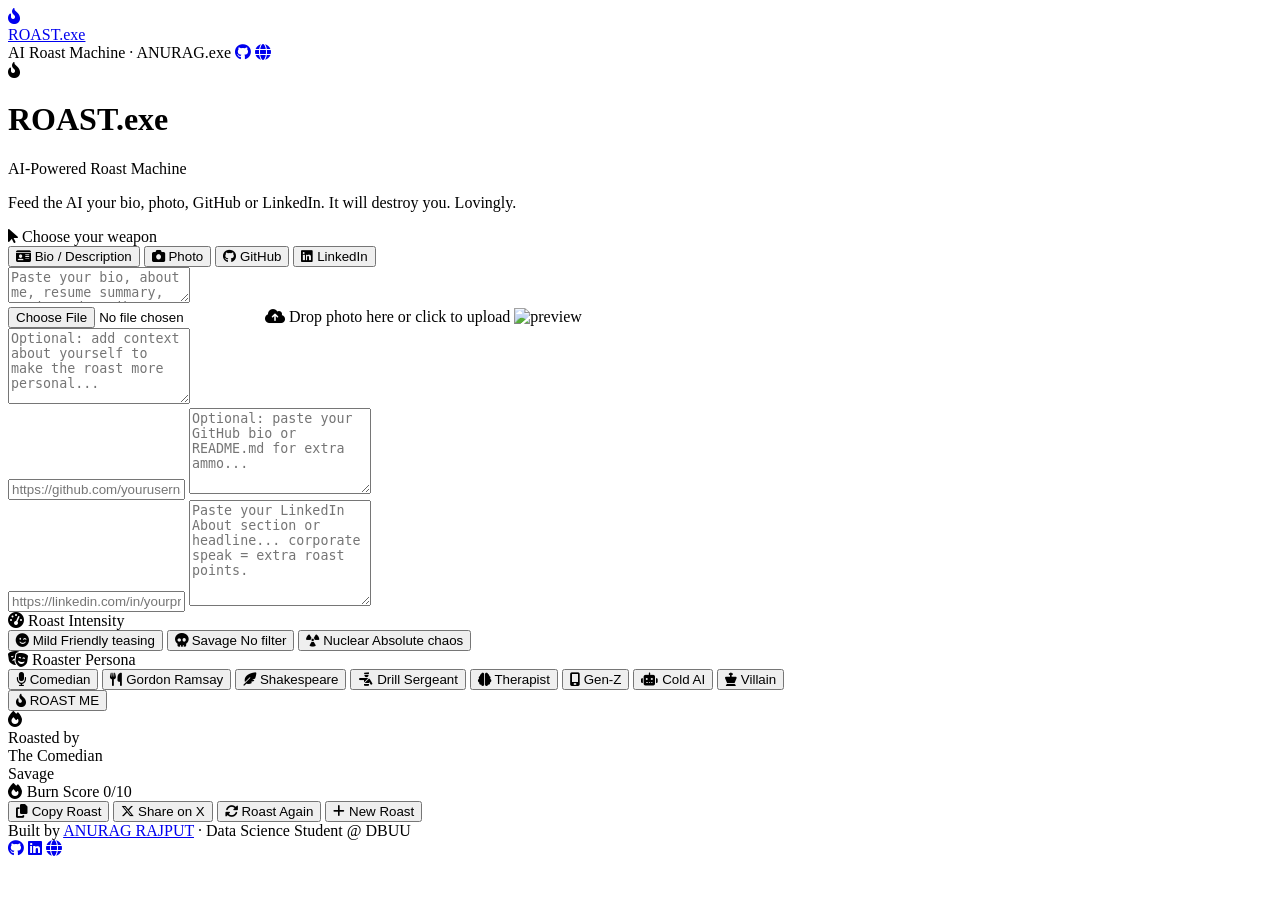
==== public/index.html @ f2764ae8 "0//////////////" ====
<!DOCTYPE html>
<html lang="en">
<head>
  <meta charset="UTF-8">
  <meta name="viewport" content="width=device-width, initial-scale=1.0">
  <title>ROAST.exe | AI Roast Machine | by Anurag Rajput</title>
  <link rel="stylesheet" href="https://cdnjs.cloudflare.com/ajax/libs/font-awesome/6.5.1/css/all.min.css">
  <link href="https://fonts.googleapis.com/css2?family=Syne:wght@400;700;800&family=DM+Mono:wght@400;500;700&family=Outfit:wght@300;400;500;600&display=swap" rel="stylesheet">
  <link rel="icon" type="image/svg+xml" href="data:image/svg+xml,%3Csvg xmlns='http://www.w3.org/2000/svg' viewBox='0 0 96 96'%3E%3Crect width='96' height='96' rx='20' fill='%23FF4500'/%3E%3Ctext x='48' y='68' font-size='58' text-anchor='middle' font-family='serif'%3E%F0%9F%94%A5%3C/text%3E%3C/svg%3E">
  
</head>
<body>
<div id="cursor"></div>
<div id="cursor-trail"></div>

<!-- NAV -->
<nav>
  <a class="nav-brand" href="#">
    <div class="nav-logo"><i class="fa-solid fa-fire-flame-curved"></i></div>
    <span class="nav-title">ROAST.exe</span>
  </a>
  <div class="nav-right">
    <span class="nav-badge">AI Roast Machine &middot; ANURAG.exe</span>
    <a class="nav-link" href="https://github.com/instai4" target="_blank"><i class="fa-brands fa-github"></i></a>
    <a class="nav-link" href="https://instai4.github.io/PORT-FOLIO/" target="_blank"><i class="fa-solid fa-globe"></i></a>
  </div>
</nav>

<div class="wrapper">

  <!-- HERO -->
  <div class="hero">
    <i class="fa-solid fa-fire-flame-curved hero-icon"></i>
    <h1 class="hero-title">ROAST.exe</h1>
    <span class="hero-sub">AI-Powered Roast Machine</span>
    <p class="hero-tagline">Feed the AI your bio, photo, GitHub or LinkedIn. It will destroy you. Lovingly.</p>
  </div>

  <!-- INPUT MODE -->
  <div class="sec-card">
    <div>
      <div class="sec-label"><i class="fa-solid fa-arrow-pointer"></i> Choose your weapon</div>
      <div class="mode-tabs">
        <button class="mode-tab active" data-mode="bio" onclick="setMode('bio')">
          <i class="fa-solid fa-id-card"></i> Bio / Description
        </button>
        <button class="mode-tab" data-mode="photo" onclick="setMode('photo')">
          <i class="fa-solid fa-camera"></i> Photo
        </button>
        <button class="mode-tab" data-mode="github" onclick="setMode('github')">
          <i class="fa-brands fa-github"></i> GitHub
        </button>
        <button class="mode-tab" data-mode="linkedin" onclick="setMode('linkedin')">
          <i class="fa-brands fa-linkedin"></i> LinkedIn
        </button>
      </div>
    </div>

    <!-- BIO PANEL -->
    <div class="input-panel show" id="panel-bio">
      <textarea id="bio-input" placeholder="Paste your bio, about me, resume summary, or just describe yourself honestly... The more you give, the harder we hit."></textarea>
    </div>

    <!-- PHOTO PANEL -->
    <div class="input-panel" id="panel-photo">
      <div class="photo-drop" id="photo-drop" onclick="document.getElementById('photo-file').click()">
        <input type="file" id="photo-file" accept="image/*" onchange="handlePhoto(event)">
        <i class="fa-solid fa-cloud-arrow-up" id="upload-icon"></i>
        <span id="upload-label">Drop photo here or click to upload</span>
        <img id="photo-preview" alt="preview">
      </div>
      <textarea id="photo-context" placeholder="Optional: add context about yourself to make the roast more personal..." style="min-height:70px"></textarea>
    </div>

    <!-- GITHUB PANEL -->
    <div class="input-panel" id="panel-github">
      <input type="url" id="github-url" placeholder="https://github.com/yourusername">
      <textarea id="github-bio" placeholder="Optional: paste your GitHub bio or README.md for extra ammo..." style="min-height:80px"></textarea>
    </div>

    <!-- LINKEDIN PANEL -->
    <div class="input-panel" id="panel-linkedin">
      <input type="url" id="linkedin-url" placeholder="https://linkedin.com/in/yourprofile">
      <textarea id="linkedin-about" placeholder="Paste your LinkedIn About section or headline... corporate speak = extra roast points." style="min-height:100px"></textarea>
    </div>
  </div>

  <!-- INTENSITY + PERSONA -->
  <div class="sec-card">
    <div>
      <div class="sec-label"><i class="fa-solid fa-gauge-high"></i> Roast Intensity</div>
      <div class="intensity-row">
        <button class="intensity-btn" data-i="mild" onclick="setIntensity('mild')">
          <span class="i-icon"><i class="fa-solid fa-face-smile-wink" style="color:var(--yellow)"></i></span>
          <span class="i-name">Mild</span>
          <span class="i-desc">Friendly teasing</span>
        </button>
        <button class="intensity-btn active" data-i="savage" onclick="setIntensity('savage')">
          <span class="i-icon"><i class="fa-solid fa-skull" style="color:var(--orange)"></i></span>
          <span class="i-name">Savage</span>
          <span class="i-desc">No filter</span>
        </button>
        <button class="intensity-btn" data-i="nuclear" onclick="setIntensity('nuclear')">
          <span class="i-icon"><i class="fa-solid fa-radiation" style="color:var(--red)"></i></span>
          <span class="i-name">Nuclear</span>
          <span class="i-desc">Absolute chaos</span>
        </button>
      </div>
    </div>

    <div>
      <div class="sec-label"><i class="fa-solid fa-masks-theater"></i> Roaster Persona</div>
      <div class="persona-row">
        <button class="persona-btn active" data-p="comedian" onclick="setPersona('comedian')">
          <span class="p-icon"><i class="fa-solid fa-microphone" style="color:var(--yellow)"></i></span>
          <span class="p-name">Comedian</span>
        </button>
        <button class="persona-btn" data-p="gordon" onclick="setPersona('gordon')">
          <span class="p-icon"><i class="fa-solid fa-utensils" style="color:var(--orange)"></i></span>
          <span class="p-name">Gordon Ramsay</span>
        </button>
        <button class="persona-btn" data-p="shakespeare" onclick="setPersona('shakespeare')">
          <span class="p-icon"><i class="fa-solid fa-feather-pointed" style="color:var(--smoke)"></i></span>
          <span class="p-name">Shakespeare</span>
        </button>
        <button class="persona-btn" data-p="drill" onclick="setPersona('drill')">
          <span class="p-icon"><i class="fa-solid fa-person-military-pointing" style="color:var(--green)"></i></span>
          <span class="p-name">Drill Sergeant</span>
        </button>
        <button class="persona-btn" data-p="therapist" onclick="setPersona('therapist')">
          <span class="p-icon"><i class="fa-solid fa-brain" style="color:var(--blue)"></i></span>
          <span class="p-name">Therapist</span>
        </button>
        <button class="persona-btn" data-p="gen-z" onclick="setPersona('gen-z')">
          <span class="p-icon"><i class="fa-solid fa-mobile-screen" style="color:var(--fire)"></i></span>
          <span class="p-name">Gen-Z</span>
        </button>
        <button class="persona-btn" data-p="ai" onclick="setPersona('ai')">
          <span class="p-icon"><i class="fa-solid fa-robot" style="color:var(--blue)"></i></span>
          <span class="p-name">Cold AI</span>
        </button>
        <button class="persona-btn" data-p="villain" onclick="setPersona('villain')">
          <span class="p-icon"><i class="fa-solid fa-chess-king" style="color:var(--red)"></i></span>
          <span class="p-name">Villain</span>
        </button>
      </div>
    </div>
  </div>

  <!-- ROAST BUTTON -->
  <button class="roast-btn" id="roast-btn" onclick="triggerRoast()">
    <i class="fa-solid fa-fire-flame-curved"></i>
    ROAST ME
  </button>

  <!-- LOADING BAR -->
  <div class="loading-bar" id="loading-bar"><div class="loading-fill"></div></div>

  <!-- THINKING MESSAGES -->
  <div class="thinking-msgs" id="thinking-msgs"></div>

  <!-- ROAST OUTPUT CARD -->
  <div class="roast-card" id="roast-card">
    <div class="roast-card-header">
      <div class="roast-badge">
        <div class="roast-badge-icon" id="persona-icon-display"><i class="fa-solid fa-fire"></i></div>
        <div>
          <div class="roast-badge-text">Roasted by</div>
          <div class="roast-badge-name" id="persona-name-display">The Comedian</div>
        </div>
      </div>
      <span class="intensity-tag savage" id="intensity-tag-display">Savage</span>
    </div>

    <div class="roast-divider"></div>

    <div class="roast-text" id="roast-output"></div>

    <div class="burn-meter">
      <div class="burn-label">
        <span class="burn-label-txt"><i class="fa-solid fa-fire" style="margin-right:.3rem;color:var(--fire)"></i>Burn Score</span>
        <span class="burn-val" id="burn-score-val">0/10</span>
      </div>
      <div class="burn-track">
        <div class="burn-fill" id="burn-fill" style="width:0%"></div>
      </div>
    </div>

    <div class="roast-divider"></div>

    <div class="roast-actions">
      <button class="action-btn copy-btn" id="copy-btn" onclick="copyRoast()">
        <i class="fa-solid fa-copy"></i> Copy Roast
      </button>
      <button class="action-btn share-x" onclick="shareX()">
        <i class="fa-brands fa-x-twitter"></i> Share on X
      </button>
      <button class="action-btn" onclick="roastAgain()">
        <i class="fa-solid fa-rotate"></i> Roast Again
      </button>
      <button class="action-btn" onclick="newRoast()">
        <i class="fa-solid fa-plus"></i> New Roast
      </button>
    </div>
  </div>

</div>

<!-- FOOTER -->
<div class="footer-bar">
  <span class="footer-credit">
    Built by <a href="https://instai4.github.io/PORT-FOLIO/" target="_blank">ANURAG RAJPUT</a>
    &middot; Data Science Student @ DBUU
  </span>
  <div class="footer-links">
    <a href="https://github.com/instai4" target="_blank"><i class="fa-brands fa-github"></i></a>
    <a href="https://www.linkedin.com/in/anurag-singh-43230a380/" target="_blank"><i class="fa-brands fa-linkedin"></i></a>
    <a href="https://instai4.github.io/PORT-FOLIO/" target="_blank"><i class="fa-solid fa-globe"></i></a>
  </div>
</div>


</body>
</html>
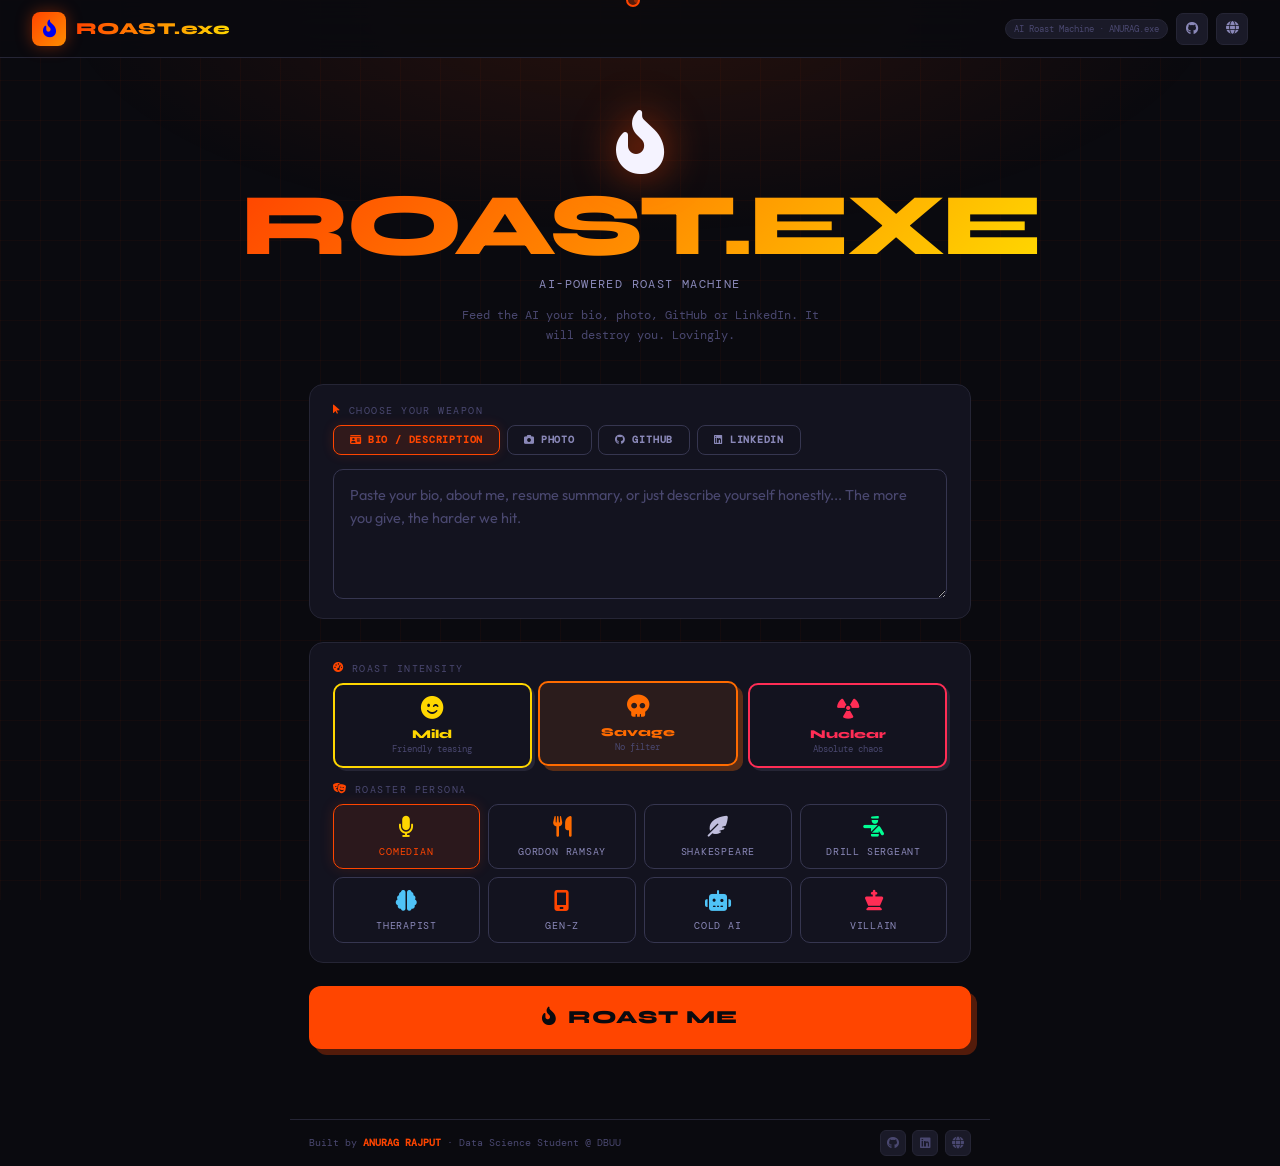
==== commit 70779224: "/////////" ====
--- a/public/index.html
+++ b/public/index.html
@@ -7,7 +7,7 @@
   <link rel="stylesheet" href="https://cdnjs.cloudflare.com/ajax/libs/font-awesome/6.5.1/css/all.min.css">
   <link href="https://fonts.googleapis.com/css2?family=Syne:wght@400;700;800&family=DM+Mono:wght@400;500;700&family=Outfit:wght@300;400;500;600&display=swap" rel="stylesheet">
   <link rel="icon" type="image/svg+xml" href="data:image/svg+xml,%3Csvg xmlns='http://www.w3.org/2000/svg' viewBox='0 0 96 96'%3E%3Crect width='96' height='96' rx='20' fill='%23FF4500'/%3E%3Ctext x='48' y='68' font-size='58' text-anchor='middle' font-family='serif'%3E%F0%9F%94%A5%3C/text%3E%3C/svg%3E">
-  
+  <link rel="stylesheet" href="style.css">
 </head>
 <body>
 <div id="cursor"></div>
@@ -218,7 +218,7 @@
     <a href="https://instai4.github.io/PORT-FOLIO/" target="_blank"><i class="fa-solid fa-globe"></i></a>
   </div>
 </div>
-
+<script src="script.js"></script>
 
 </body>
 </html>
--- a/public/style.css
+++ b/public/style.css
@@ -0,0 +1,282 @@
+    *,*::before,*::after{box-sizing:border-box;margin:0;padding:0}
+    :root{
+      --bg:#0A0A0F;--bg2:#0F0F1A;--card:#13131F;--surface:#1A1A28;
+      --border:#252535;--border2:#363650;
+      --txt:#F5F3FF;--txt2:#8A88B8;--txt3:#4A4870;
+      --fire:#FF4500;--amber:#FF8C00;--yellow:#FFD700;
+      --red:#FF2D55;--orange:#FF6B00;--smoke:#C0BEDD;
+      --green:#00FF94;--blue:#4FC3F7;
+      --ff:'Syne',sans-serif;--fb:'Outfit',sans-serif;--fm:'DM Mono',monospace;
+      --spring:cubic-bezier(.34,1.56,.64,1);
+      --bounce:cubic-bezier(.68,-0.55,.27,1.55);
+    }
+    html{scroll-behavior:smooth}
+    body{
+      font-family:var(--fb);background:var(--bg);color:var(--txt);
+      min-height:100vh;overflow-x:hidden;cursor:none;
+      display:flex;flex-direction:column;align-items:center;
+    }
+
+    /* grid bg */
+    body::before{content:'';position:fixed;inset:0;z-index:0;pointer-events:none;
+      background-image:
+        linear-gradient(rgba(255,69,0,.04) 1px,transparent 1px),
+        linear-gradient(90deg,rgba(255,69,0,.04) 1px,transparent 1px);
+      background-size:40px 40px}
+    /* fire glow top */
+    body::after{content:'';position:fixed;inset:0;z-index:0;pointer-events:none;
+      background:radial-gradient(ellipse 70% 40% at 50% 0%,rgba(255,69,0,.12),transparent 65%)}
+
+    /* CURSOR */
+    #cursor{pointer-events:none;position:fixed;z-index:9999;width:14px;height:14px;
+      background:rgba(255,69,0,.3);border-radius:50%;border:2px solid var(--fire);
+      transition:width .15s var(--spring),height .15s var(--spring),background .15s;
+      transform:translate(-50%,-50%)}
+    #cursor-trail{pointer-events:none;position:fixed;z-index:9998;width:6px;height:6px;
+      background:var(--fire);border-radius:50%;opacity:.4;
+      transition:left .08s,top .08s,opacity .3s;
+      transform:translate(-50%,-50%)}
+
+    /* NAV */
+    nav{position:fixed;top:0;left:0;right:0;z-index:200;height:58px;
+      display:flex;align-items:center;justify-content:space-between;padding:0 2rem;
+      background:rgba(10,10,15,.92);border-bottom:1px solid var(--border);
+      backdrop-filter:blur(20px)}
+    .nav-brand{display:flex;align-items:center;gap:.6rem;text-decoration:none}
+    .nav-logo{width:34px;height:34px;border-radius:8px;
+      background:linear-gradient(135deg,var(--fire),var(--amber));
+      display:flex;align-items:center;justify-content:center;font-size:1.1rem;
+      box-shadow:0 0 16px rgba(255,69,0,.4)}
+    .nav-title{font-family:var(--ff);font-size:1.05rem;font-weight:800;
+      background:linear-gradient(90deg,var(--fire),var(--yellow));
+      -webkit-background-clip:text;-webkit-text-fill-color:transparent;background-clip:text;
+      letter-spacing:.05em}
+    .nav-right{display:flex;align-items:center;gap:.5rem}
+    .nav-badge{font-family:var(--fm);font-size:.58rem;color:var(--txt3);
+      background:var(--surface);border:1px solid var(--border);padding:3px 8px;border-radius:20px}
+    .nav-link{width:32px;height:32px;border-radius:7px;background:var(--surface);
+      border:1px solid var(--border);display:flex;align-items:center;justify-content:center;
+      color:var(--txt2);font-size:.8rem;text-decoration:none;
+      transition:all .15s var(--spring)}
+    .nav-link:hover{background:var(--border2);color:var(--txt);transform:scale(1.08)}
+
+    /* WRAPPER */
+    .wrapper{position:relative;z-index:1;width:100%;max-width:700px;
+      padding:78px 1.2rem 3rem;display:flex;flex-direction:column;gap:1.4rem}
+
+    /* HERO */
+    .hero{text-align:center;padding:2rem 0 1rem;display:flex;flex-direction:column;align-items:center;gap:.8rem}
+    .hero-icon{font-size:4rem;display:block;
+      animation:fire-pulse 1.5s ease-in-out infinite alternate;
+      filter:drop-shadow(0 0 20px rgba(255,69,0,.6))}
+    @keyframes fire-pulse{from{transform:scale(1) rotate(-3deg)}to{transform:scale(1.08) rotate(3deg)}}
+    .hero-title{font-family:var(--ff);font-size:clamp(3rem,10vw,5.5rem);font-weight:800;
+      text-transform:uppercase;letter-spacing:-.04em;line-height:.88;
+      background:linear-gradient(135deg,var(--fire) 0%,var(--amber) 50%,var(--yellow) 100%);
+      -webkit-background-clip:text;-webkit-text-fill-color:transparent;background-clip:text}
+    .hero-sub{font-family:var(--fm);font-size:.72rem;color:var(--txt2);
+      letter-spacing:.12em;text-transform:uppercase}
+    .hero-tagline{font-family:var(--fm);font-size:.75rem;color:var(--txt3);
+      max-width:380px;line-height:1.7;text-align:center}
+
+    /* SECTION LABEL */
+    .sec-label{font-family:var(--fm);font-size:.6rem;color:var(--txt3);
+      text-transform:uppercase;letter-spacing:.15em;
+      display:flex;align-items:center;gap:.5rem;margin-bottom:.5rem}
+    .sec-label i{color:var(--fire);font-size:.65rem}
+
+    /* INPUT MODES */
+    .mode-tabs{display:flex;gap:.4rem;flex-wrap:wrap}
+    .mode-tab{padding:.45rem 1rem;border-radius:8px;border:1.5px solid var(--border2);
+      background:var(--card);color:var(--txt2);
+      font-family:var(--fm);font-size:.62rem;font-weight:700;cursor:pointer;
+      display:flex;align-items:center;gap:.4rem;
+      transition:all .15s var(--spring);text-transform:uppercase;letter-spacing:.08em}
+    .mode-tab:hover{border-color:var(--fire);color:var(--txt)}
+    .mode-tab.active{background:rgba(255,69,0,.12);border-color:var(--fire);
+      color:var(--fire);box-shadow:0 0 12px rgba(255,69,0,.15)}
+
+    /* INPUT PANELS */
+    .input-panel{display:none;flex-direction:column;gap:.8rem;animation:fade-in .2s ease}
+    .input-panel.show{display:flex}
+    @keyframes fade-in{from{opacity:0;transform:translateY(4px)}to{opacity:1;transform:none}}
+
+    textarea,input[type=text],input[type=url]{
+      width:100%;padding:.85rem 1rem;border-radius:10px;
+      border:1.5px solid var(--border2);background:var(--card);
+      color:var(--txt);font-family:var(--fb);font-size:.9rem;
+      resize:vertical;outline:none;
+      transition:border-color .15s,box-shadow .15s}
+    textarea:focus,input[type=text]:focus,input[type=url]:focus{
+      border-color:var(--fire);box-shadow:0 0 0 3px rgba(255,69,0,.12)}
+    textarea::placeholder,input::placeholder{color:var(--txt3)}
+    textarea{min-height:130px;line-height:1.6}
+
+    /* PHOTO UPLOAD */
+    .photo-drop{width:100%;min-height:160px;border-radius:12px;
+      border:2px dashed var(--border2);background:var(--card);
+      display:flex;flex-direction:column;align-items:center;justify-content:center;
+      gap:.6rem;cursor:pointer;transition:all .2s var(--spring);
+      position:relative;overflow:hidden}
+    .photo-drop:hover,.photo-drop.drag{border-color:var(--fire);
+      background:rgba(255,69,0,.05);box-shadow:0 0 20px rgba(255,69,0,.1)}
+    .photo-drop i{font-size:2rem;color:var(--txt3)}
+    .photo-drop span{font-family:var(--fm);font-size:.65rem;color:var(--txt3);text-transform:uppercase;letter-spacing:.1em}
+    .photo-drop input{position:absolute;inset:0;opacity:0;cursor:pointer}
+    #photo-preview{width:100%;max-height:240px;object-fit:cover;border-radius:10px;display:none}
+
+    /* INTENSITY */
+    .intensity-row{display:grid;grid-template-columns:repeat(3,1fr);gap:.5rem}
+    .intensity-btn{padding:.7rem .5rem;border-radius:10px;border:2px solid var(--border2);
+      background:var(--card);cursor:pointer;text-align:center;
+      transition:all .18s var(--spring);box-shadow:3px 3px 0 var(--border)}
+    .intensity-btn:hover{transform:translate(-2px,-2px);box-shadow:5px 5px 0 var(--border2)}
+    .intensity-btn.active{transform:translate(-2px,-2px)}
+    .intensity-btn .i-icon{font-size:1.4rem;display:block;margin-bottom:.3rem}
+    .intensity-btn .i-name{font-family:var(--ff);font-size:.75rem;font-weight:800;display:block}
+    .intensity-btn .i-desc{font-family:var(--fm);font-size:.55rem;color:var(--txt3);display:block;margin-top:.15rem}
+    .intensity-btn[data-i="mild"]{border-color:#FFD700}
+    .intensity-btn[data-i="mild"].active{background:rgba(255,215,0,.1);box-shadow:5px 5px 0 rgba(255,215,0,.3)}
+    .intensity-btn[data-i="mild"] .i-name{color:var(--yellow)}
+    .intensity-btn[data-i="savage"]{border-color:var(--orange)}
+    .intensity-btn[data-i="savage"].active{background:rgba(255,107,0,.1);box-shadow:5px 5px 0 rgba(255,107,0,.3)}
+    .intensity-btn[data-i="savage"] .i-name{color:var(--orange)}
+    .intensity-btn[data-i="nuclear"]{border-color:var(--red)}
+    .intensity-btn[data-i="nuclear"].active{background:rgba(255,45,85,.1);box-shadow:5px 5px 0 rgba(255,45,85,.3)}
+    .intensity-btn[data-i="nuclear"] .i-name{color:var(--red)}
+
+    /* PERSONA */
+    .persona-row{display:grid;grid-template-columns:repeat(2,1fr);gap:.5rem}
+    @media(min-width:480px){.persona-row{grid-template-columns:repeat(4,1fr)}}
+    .persona-btn{padding:.65rem .4rem;border-radius:10px;border:1.5px solid var(--border2);
+      background:var(--card);cursor:pointer;text-align:center;
+      transition:all .15s var(--spring)}
+    .persona-btn:hover{border-color:var(--amber);background:rgba(255,140,0,.06)}
+    .persona-btn.active{border-color:var(--fire);background:rgba(255,69,0,.1);
+      box-shadow:0 0 14px rgba(255,69,0,.15)}
+    .persona-btn .p-icon{font-size:1.3rem;display:block;margin-bottom:.25rem}
+    .persona-btn .p-name{font-family:var(--fm);font-size:.6rem;color:var(--txt2);
+      text-transform:uppercase;letter-spacing:.08em}
+    .persona-btn.active .p-name{color:var(--fire)}
+
+    /* ROAST BUTTON */
+    .roast-btn{width:100%;padding:1.1rem;border-radius:12px;
+      border:3px solid var(--fire);background:var(--fire);
+      color:#0A0A0F;font-family:var(--ff);font-size:1.15rem;font-weight:800;
+      cursor:pointer;letter-spacing:.06em;text-transform:uppercase;
+      box-shadow:6px 6px 0 rgba(255,69,0,.3);
+      transition:all .18s var(--spring);
+      display:flex;align-items:center;justify-content:center;gap:.7rem}
+    .roast-btn:hover{transform:translate(-3px,-3px);
+      box-shadow:10px 10px 0 rgba(255,69,0,.3);background:#FF5500}
+    .roast-btn:active{transform:translate(2px,2px);box-shadow:none}
+    .roast-btn:disabled{opacity:.5;cursor:not-allowed;transform:none!important;box-shadow:none!important}
+    .roast-btn.loading{background:var(--card);border-color:var(--border2);
+      color:var(--txt2);cursor:not-allowed;transform:none;box-shadow:none}
+
+    /* LOADING */
+    .loading-bar{width:100%;height:3px;background:var(--surface);border-radius:2px;overflow:hidden;display:none}
+    .loading-bar.show{display:block}
+    .loading-fill{height:100%;background:linear-gradient(90deg,var(--fire),var(--yellow),var(--fire));
+      background-size:200% 100%;animation:shimmer 1.2s linear infinite;border-radius:2px}
+    @keyframes shimmer{0%{background-position:200% 0}100%{background-position:-200% 0}}
+
+    /* ROAST CARD */
+    .roast-card{display:none;flex-direction:column;gap:1.2rem;
+      background:var(--card);border:2px solid var(--border2);
+      border-radius:16px;padding:1.8rem;
+      box-shadow:8px 8px 0 var(--border);
+      animation:card-in .4s var(--spring)}
+    .roast-card.show{display:flex}
+    @keyframes card-in{from{opacity:0;transform:translateY(16px) scale(.97)}to{opacity:1;transform:none}}
+
+    .roast-card-header{display:flex;align-items:center;justify-content:space-between;flex-wrap:wrap;gap:.6rem}
+    .roast-badge{display:flex;align-items:center;gap:.5rem}
+    .roast-badge-icon{width:36px;height:36px;border-radius:8px;
+      background:linear-gradient(135deg,var(--fire),var(--amber));
+      display:flex;align-items:center;justify-content:center;font-size:1rem;
+      box-shadow:0 0 12px rgba(255,69,0,.3)}
+    .roast-badge-text{font-family:var(--fm);font-size:.6rem;color:var(--txt3);text-transform:uppercase;letter-spacing:.1em}
+    .roast-badge-name{font-family:var(--ff);font-size:.85rem;font-weight:800;color:var(--fire)}
+
+    .intensity-tag{font-family:var(--fm);font-size:.58rem;font-weight:700;
+      padding:3px 10px;border-radius:20px;text-transform:uppercase;letter-spacing:.1em}
+    .intensity-tag.mild{color:var(--yellow);background:rgba(255,215,0,.1);border:1px solid rgba(255,215,0,.3)}
+    .intensity-tag.savage{color:var(--orange);background:rgba(255,107,0,.1);border:1px solid rgba(255,107,0,.3)}
+    .intensity-tag.nuclear{color:var(--red);background:rgba(255,45,85,.1);border:1px solid rgba(255,45,85,.3)}
+
+    .roast-divider{height:1px;background:var(--border);margin:.2rem 0}
+
+    .roast-text{font-family:var(--ff);font-size:1.05rem;font-weight:700;
+      color:var(--txt);line-height:1.65;
+      border-left:3px solid var(--fire);padding-left:1.1rem}
+
+    /* roast paragraphs */
+    .roast-text p{margin-bottom:.8rem}
+    .roast-text p:last-child{margin-bottom:0}
+
+    /* SCORE METER */
+    .burn-meter{display:flex;flex-direction:column;gap:.4rem}
+    .burn-label{display:flex;justify-content:space-between;align-items:center}
+    .burn-label-txt{font-family:var(--fm);font-size:.6rem;color:var(--txt3);text-transform:uppercase;letter-spacing:.1em}
+    .burn-val{font-family:var(--ff);font-size:1rem;font-weight:800;color:var(--fire)}
+    .burn-track{height:8px;background:var(--surface);border-radius:4px;overflow:hidden;border:1px solid var(--border)}
+    .burn-fill{height:100%;border-radius:4px;
+      background:linear-gradient(90deg,var(--yellow),var(--orange),var(--red));
+      transition:width 1.2s var(--spring);box-shadow:0 0 8px rgba(255,69,0,.4)}
+
+    /* ROAST ACTIONS */
+    .roast-actions{display:flex;gap:.5rem;flex-wrap:wrap}
+    .action-btn{flex:1;min-width:120px;padding:.65rem 1rem;border-radius:8px;
+      border:1.5px solid var(--border2);background:var(--surface);
+      color:var(--txt2);font-family:var(--fm);font-size:.62rem;font-weight:700;
+      cursor:pointer;display:flex;align-items:center;justify-content:center;gap:.4rem;
+      transition:all .15s var(--spring);text-transform:uppercase;letter-spacing:.06em}
+    .action-btn:hover{transform:translate(-1px,-1px);border-color:var(--fire);color:var(--fire)}
+    .action-btn.share-x:hover{border-color:#1DA1F2;color:#1DA1F2}
+    .action-btn.copy-btn:hover{border-color:var(--green);color:var(--green)}
+
+    /* CARD EXPORT area (hidden, used for screenshot) */
+    #export-card{
+      position:fixed;left:-9999px;top:0;
+      width:600px;background:#0A0A0F;
+      border:2px solid #FF4500;border-radius:16px;
+      padding:2rem;font-family:'Syne',sans-serif;
+    }
+
+    /* THINKING MESSAGES */
+    .thinking-msgs{display:flex;flex-direction:column;gap:.3rem}
+    .thinking-msg{font-family:var(--fm);font-size:.68rem;color:var(--txt3);
+      display:flex;align-items:center;gap:.5rem;
+      animation:msg-in .3s var(--spring)}
+    @keyframes msg-in{from{opacity:0;transform:translateX(-8px)}to{opacity:1;transform:none}}
+    .thinking-msg i{color:var(--fire);font-size:.65rem}
+
+    /* FOOTER */
+    .footer-bar{position:relative;z-index:1;width:100%;max-width:700px;
+      display:flex;align-items:center;justify-content:space-between;
+      padding:.6rem 1.2rem;border-top:1px solid var(--border);
+      flex-wrap:wrap;gap:.4rem;margin-top:auto}
+    .footer-credit{font-family:var(--fm);font-size:.6rem;color:var(--txt3)}
+    .footer-credit a{color:var(--fire);text-decoration:none;font-weight:600}
+    .footer-links{display:flex;gap:.4rem}
+    .footer-links a{width:26px;height:26px;border-radius:6px;background:var(--surface);
+      border:1px solid var(--border);display:flex;align-items:center;justify-content:center;
+      color:var(--txt3);font-size:.75rem;text-decoration:none;
+      transition:all .12s var(--spring)}
+    .footer-links a:hover{background:var(--fire);color:#fff;border-color:var(--fire)}
+
+    /* SECTION CARD */
+    .sec-card{background:var(--card);border:1px solid var(--border);
+      border-radius:14px;padding:1.2rem 1.4rem;display:flex;flex-direction:column;gap:.9rem}
+
+    ::-webkit-scrollbar{width:5px}
+    ::-webkit-scrollbar-track{background:transparent}
+    ::-webkit-scrollbar-thumb{background:var(--border2);border-radius:3px}
+
+    /* shake animation for nuclear */
+    @keyframes nuke-shake{0%,100%{transform:rotate(0)}20%{transform:rotate(-2deg)}40%{transform:rotate(2deg)}60%{transform:rotate(-1.5deg)}80%{transform:rotate(1.5deg)}}
+    .nuke-shake{animation:nuke-shake .4s ease}
+
+    /* copied flash */
+    .copied{color:var(--green)!important;border-color:var(--green)!important}
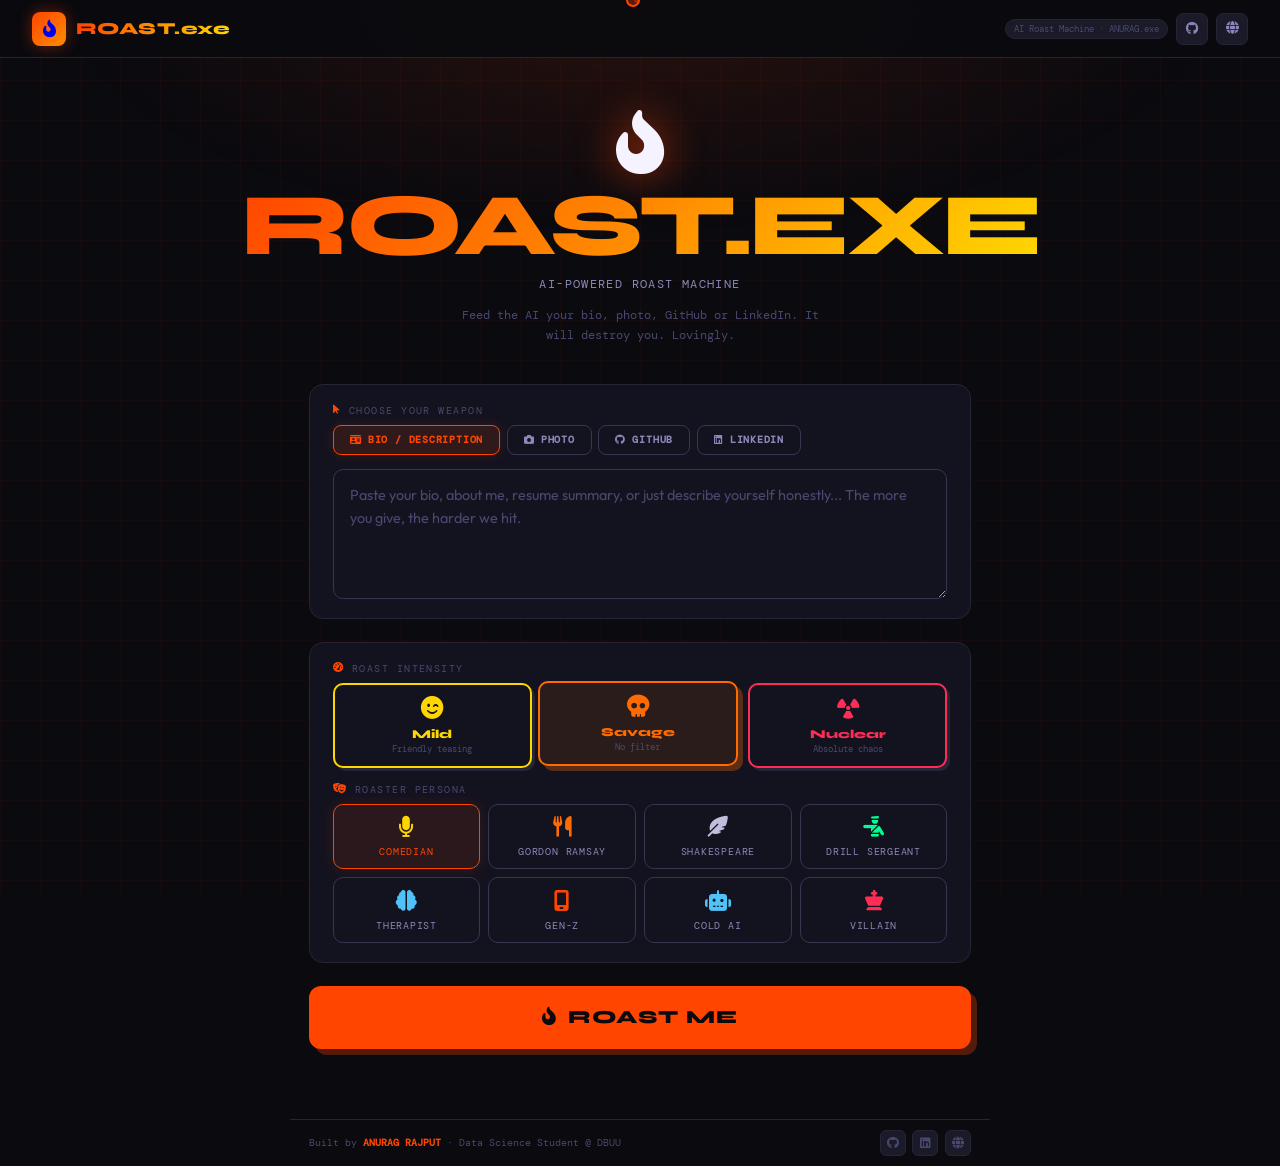
==== commit ac6041de: "Update index.html" ====
--- a/public/index.html
+++ b/public/index.html
@@ -3,7 +3,7 @@
 <head>
   <meta charset="UTF-8">
   <meta name="viewport" content="width=device-width, initial-scale=1.0">
-  <title>ROAST.exe | AI Roast Machine | by Anurag Rajput</title>
+  <title>ROAST.exe</title>
   <link rel="stylesheet" href="https://cdnjs.cloudflare.com/ajax/libs/font-awesome/6.5.1/css/all.min.css">
   <link href="https://fonts.googleapis.com/css2?family=Syne:wght@400;700;800&family=DM+Mono:wght@400;500;700&family=Outfit:wght@300;400;500;600&display=swap" rel="stylesheet">
   <link rel="icon" type="image/svg+xml" href="data:image/svg+xml,%3Csvg xmlns='http://www.w3.org/2000/svg' viewBox='0 0 96 96'%3E%3Crect width='96' height='96' rx='20' fill='%23FF4500'/%3E%3Ctext x='48' y='68' font-size='58' text-anchor='middle' font-family='serif'%3E%F0%9F%94%A5%3C/text%3E%3C/svg%3E">
